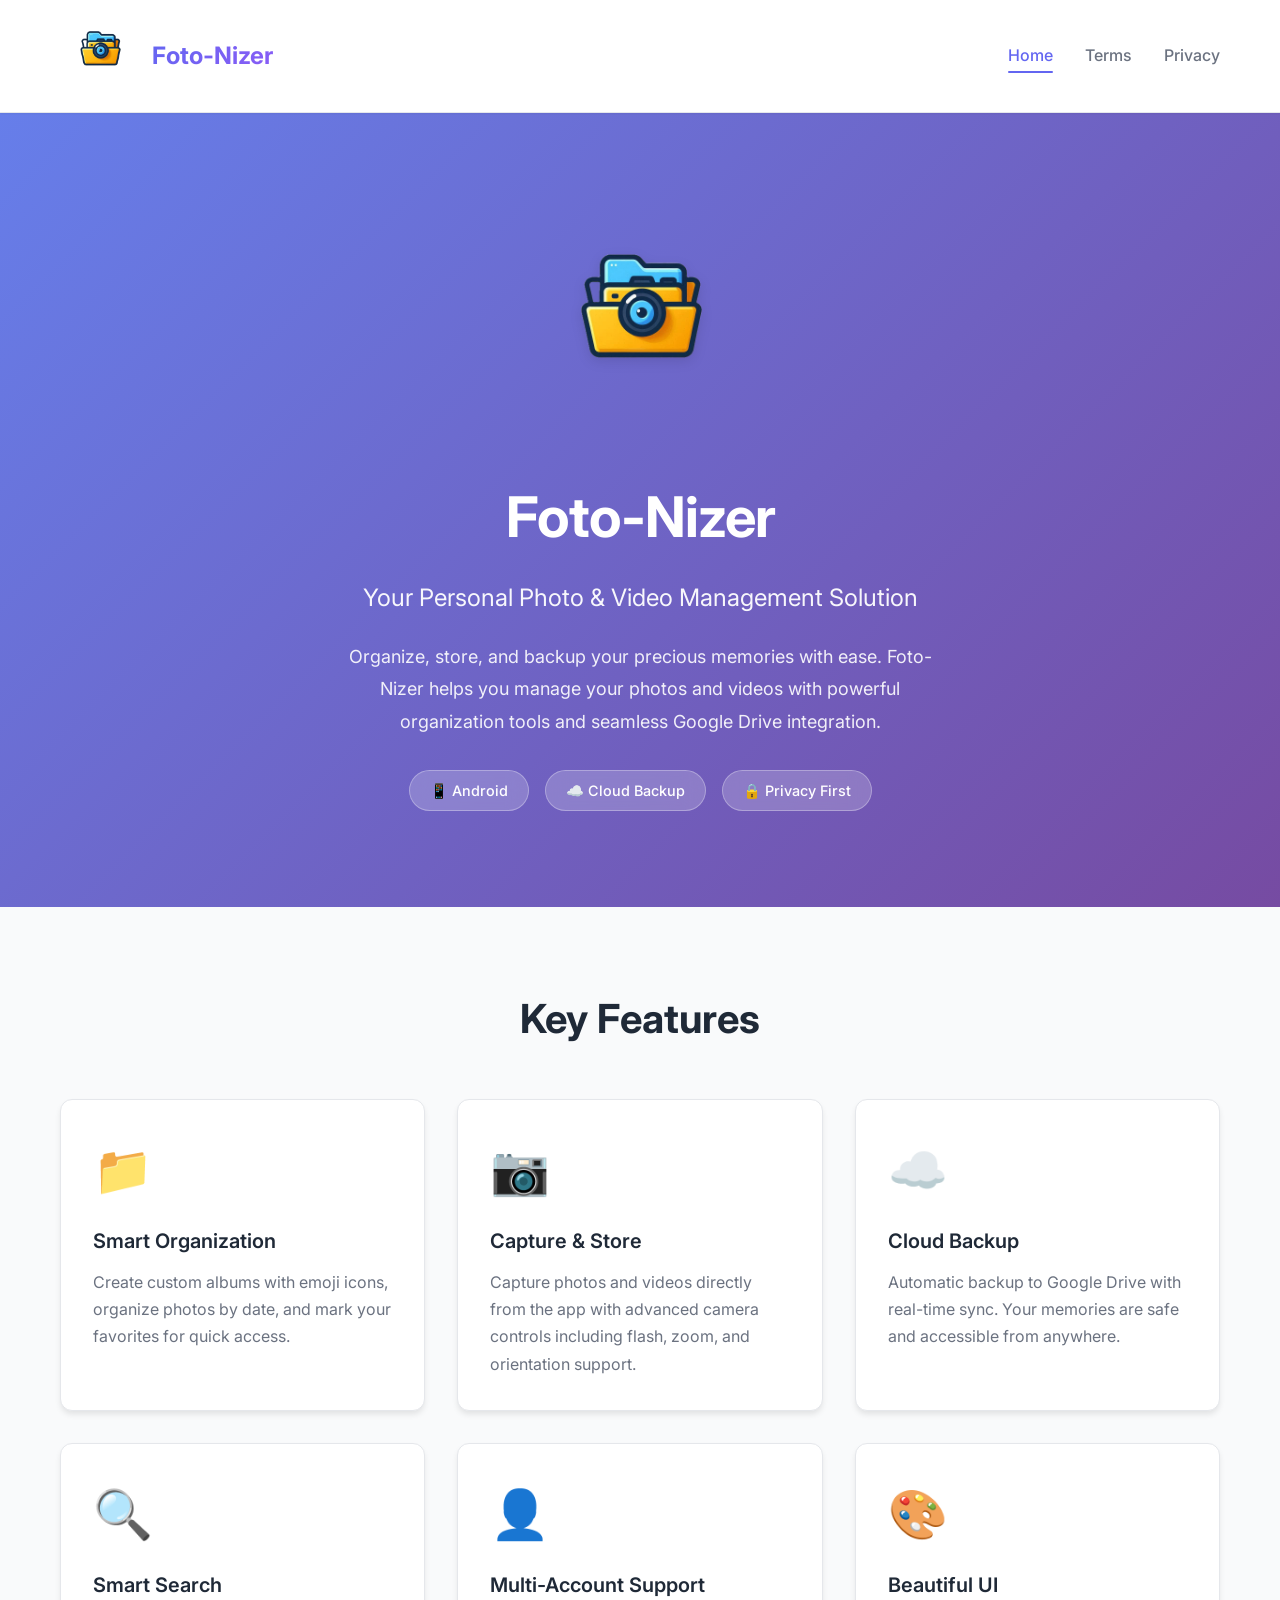
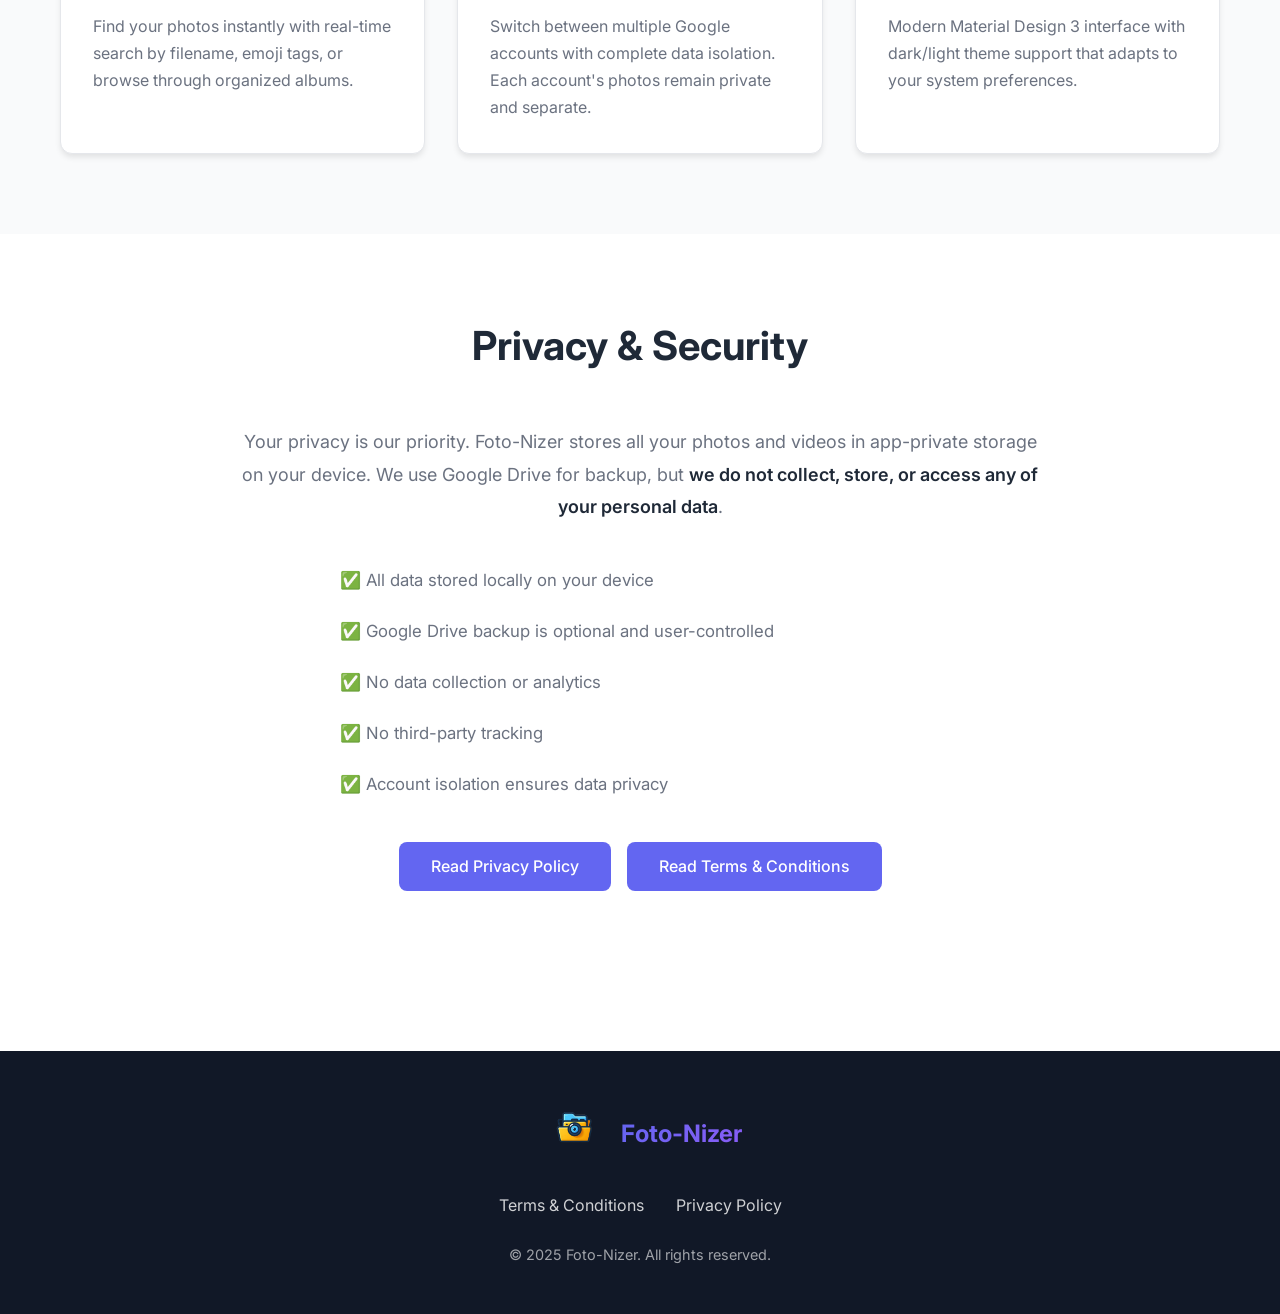
==== website/index.html @ f6342b90 "feat: add website files for GitHub Pages deployment" ====
<!DOCTYPE html>
<html lang="en">
<head>
    <meta charset="UTF-8">
    <meta name="viewport" content="width=device-width, initial-scale=1.0">
    <meta name="description" content="Foto-Nizer - Organize, store, and backup your photos and videos with Google Drive integration">
    <title>Foto-Nizer - Photo & Video Management App</title>
    <link rel="stylesheet" href="styles.css">
    <link rel="preconnect" href="https://fonts.googleapis.com">
    <link rel="preconnect" href="https://fonts.gstatic.com" crossorigin>
    <link href="https://fonts.googleapis.com/css2?family=Inter:wght@300;400;500;600;700&display=swap" rel="stylesheet">
</head>
<body>
    <header class="header">
        <nav class="nav">
            <div class="nav-container">
                <a href="index.html" class="logo">
                    <img src="logo.png" alt="Foto-Nizer" class="logo-img">
                    <span class="logo-text">Foto-Nizer</span>
                </a>
                <div class="nav-links">
                    <a href="index.html" class="nav-link active">Home</a>
                    <a href="terms.html" class="nav-link">Terms</a>
                    <a href="privacy.html" class="nav-link">Privacy</a>
                </div>
            </div>
        </nav>
    </header>

    <main>
        <section class="hero">
            <div class="hero-container">
                <div class="hero-content">
                    <img src="logo.png" alt="Foto-Nizer" class="hero-logo">
                    <h1 class="hero-title">Foto-Nizer</h1>
                    <p class="hero-subtitle">Your Personal Photo & Video Management Solution</p>
                    <p class="hero-description">
                        Organize, store, and backup your precious memories with ease. 
                        Foto-Nizer helps you manage your photos and videos with powerful organization 
                        tools and seamless Google Drive integration.
                    </p>
                    <div class="hero-badges">
                        <span class="badge">📱 Android</span>
                        <span class="badge">☁️ Cloud Backup</span>
                        <span class="badge">🔒 Privacy First</span>
                    </div>
                </div>
            </div>
        </section>

        <section class="features">
            <div class="container">
                <h2 class="section-title">Key Features</h2>
                <div class="features-grid">
                    <div class="feature-card">
                        <div class="feature-icon">📁</div>
                        <h3 class="feature-title">Smart Organization</h3>
                        <p class="feature-description">
                            Create custom albums with emoji icons, organize photos by date, 
                            and mark your favorites for quick access.
                        </p>
                    </div>
                    <div class="feature-card">
                        <div class="feature-icon">📷</div>
                        <h3 class="feature-title">Capture & Store</h3>
                        <p class="feature-description">
                            Capture photos and videos directly from the app with advanced 
                            camera controls including flash, zoom, and orientation support.
                        </p>
                    </div>
                    <div class="feature-card">
                        <div class="feature-icon">☁️</div>
                        <h3 class="feature-title">Cloud Backup</h3>
                        <p class="feature-description">
                            Automatic backup to Google Drive with real-time sync. 
                            Your memories are safe and accessible from anywhere.
                        </p>
                    </div>
                    <div class="feature-card">
                        <div class="feature-icon">🔍</div>
                        <h3 class="feature-title">Smart Search</h3>
                        <p class="feature-description">
                            Find your photos instantly with real-time search by filename, 
                            emoji tags, or browse through organized albums.
                        </p>
                    </div>
                    <div class="feature-card">
                        <div class="feature-icon">👤</div>
                        <h3 class="feature-title">Multi-Account Support</h3>
                        <p class="feature-description">
                            Switch between multiple Google accounts with complete data isolation. 
                            Each account's photos remain private and separate.
                        </p>
                    </div>
                    <div class="feature-card">
                        <div class="feature-icon">🎨</div>
                        <h3 class="feature-title">Beautiful UI</h3>
                        <p class="feature-description">
                            Modern Material Design 3 interface with dark/light theme support 
                            that adapts to your system preferences.
                        </p>
                    </div>
                </div>
            </div>
        </section>

        <section class="privacy-section">
            <div class="container">
                <h2 class="section-title">Privacy & Security</h2>
                <div class="privacy-content">
                    <p class="privacy-text">
                        Your privacy is our priority. Foto-Nizer stores all your photos and videos 
                        in app-private storage on your device. We use Google Drive for backup, but 
                        <strong>we do not collect, store, or access any of your personal data</strong>.
                    </p>
                    <ul class="privacy-list">
                        <li>✅ All data stored locally on your device</li>
                        <li>✅ Google Drive backup is optional and user-controlled</li>
                        <li>✅ No data collection or analytics</li>
                        <li>✅ No third-party tracking</li>
                        <li>✅ Account isolation ensures data privacy</li>
                    </ul>
                    <div class="privacy-links">
                        <a href="privacy.html" class="btn-secondary">Read Privacy Policy</a>
                        <a href="terms.html" class="btn-secondary">Read Terms & Conditions</a>
                    </div>
                </div>
            </div>
        </section>
    </main>

    <footer class="footer">
        <div class="container">
            <div class="footer-content">
                <a href="index.html" class="footer-logo">
                    <img src="logo.png" alt="Foto-Nizer" class="logo-img">
                    <span class="logo-text">Foto-Nizer</span>
                </a>
                <div class="footer-links">
                    <a href="terms.html">Terms & Conditions</a>
                    <a href="privacy.html">Privacy Policy</a>
                </div>
                <p class="footer-text">© 2025 Foto-Nizer. All rights reserved.</p>
            </div>
        </div>
    </footer>
</body>
</html>
---- website/styles.css ----
/* Reset and Base Styles */
* {
    margin: 0;
    padding: 0;
    box-sizing: border-box;
}

:root {
    --primary-color: #6366f1;
    --primary-dark: #4f46e5;
    --secondary-color: #8b5cf6;
    --text-primary: #1f2937;
    --text-secondary: #6b7280;
    --text-light: #9ca3af;
    --bg-primary: #ffffff;
    --bg-secondary: #f9fafb;
    --bg-dark: #111827;
    --border-color: #e5e7eb;
    --shadow-sm: 0 1px 2px 0 rgba(0, 0, 0, 0.05);
    --shadow-md: 0 4px 6px -1px rgba(0, 0, 0, 0.1);
    --shadow-lg: 0 10px 15px -3px rgba(0, 0, 0, 0.1);
    --shadow-xl: 0 20px 25px -5px rgba(0, 0, 0, 0.1);
}

body {
    font-family: 'Inter', -apple-system, BlinkMacSystemFont, 'Segoe UI', Roboto, Oxygen, Ubuntu, Cantarell, sans-serif;
    line-height: 1.6;
    color: var(--text-primary);
    background-color: var(--bg-primary);
    -webkit-font-smoothing: antialiased;
    -moz-osx-font-smoothing: grayscale;
}

.container {
    max-width: 1200px;
    margin: 0 auto;
    padding: 0 20px;
}

/* Header & Navigation */
.header {
    background: var(--bg-primary);
    border-bottom: 1px solid var(--border-color);
    position: sticky;
    top: 0;
    z-index: 100;
    box-shadow: var(--shadow-sm);
}

.nav-container {
    max-width: 1200px;
    margin: 0 auto;
    padding: 1rem 20px;
    display: flex;
    justify-content: space-between;
    align-items: center;
}

.logo {
    display: flex;
    align-items: center;
    gap: 0.75rem;
    font-size: 1.5rem;
    font-weight: 700;
    color: var(--text-primary);
    text-decoration: none;
    transition: opacity 0.2s;
}

.logo:hover {
    opacity: 0.8;
}

.logo-img {
    height: 80px;
    width: auto;
    object-fit: contain;
}

.logo-text {
    background: linear-gradient(135deg, var(--primary-color), var(--secondary-color));
    -webkit-background-clip: text;
    -webkit-text-fill-color: transparent;
    background-clip: text;
}

.nav-links {
    display: flex;
    gap: 2rem;
    align-items: center;
}

.nav-link {
    color: var(--text-secondary);
    text-decoration: none;
    font-weight: 500;
    transition: color 0.2s;
    position: relative;
}

.nav-link:hover {
    color: var(--primary-color);
}

.nav-link.active {
    color: var(--primary-color);
}

.nav-link.active::after {
    content: '';
    position: absolute;
    bottom: -4px;
    left: 0;
    right: 0;
    height: 2px;
    background: var(--primary-color);
    border-radius: 2px;
}

/* Hero Section */
.hero {
    background: linear-gradient(135deg, #667eea 0%, #764ba2 100%);
    color: white;
    padding: 6rem 0;
    text-align: center;
}

.hero-container {
    max-width: 800px;
    margin: 0 auto;
    padding: 0 20px;
}

.hero-icon {
    font-size: 5rem;
    margin-bottom: 1rem;
    display: block;
}

.hero-logo {
    height: 240px;
    width: auto;
    object-fit: contain;
    margin: 0 auto 1.5rem;
    display: block;
    filter: drop-shadow(0 4px 6px rgba(0, 0, 0, 0.1));
}

.hero-title {
    font-size: 3.5rem;
    font-weight: 700;
    margin-bottom: 1rem;
    letter-spacing: -0.02em;
}

.hero-subtitle {
    font-size: 1.5rem;
    font-weight: 400;
    margin-bottom: 1.5rem;
    opacity: 0.95;
}

.hero-description {
    font-size: 1.125rem;
    line-height: 1.8;
    margin-bottom: 2rem;
    opacity: 0.9;
    max-width: 600px;
    margin-left: auto;
    margin-right: auto;
}

.hero-badges {
    display: flex;
    gap: 1rem;
    justify-content: center;
    flex-wrap: wrap;
}

.badge {
    background: rgba(255, 255, 255, 0.2);
    backdrop-filter: blur(10px);
    padding: 0.5rem 1.25rem;
    border-radius: 50px;
    font-size: 0.9rem;
    font-weight: 500;
    border: 1px solid rgba(255, 255, 255, 0.3);
}

/* Features Section */
.features {
    padding: 5rem 0;
    background: var(--bg-secondary);
}

.section-title {
    font-size: 2.5rem;
    font-weight: 700;
    text-align: center;
    margin-bottom: 3rem;
    color: var(--text-primary);
}

.features-grid {
    display: grid;
    grid-template-columns: repeat(auto-fit, minmax(300px, 1fr));
    gap: 2rem;
    margin-top: 3rem;
}

.feature-card {
    background: var(--bg-primary);
    padding: 2rem;
    border-radius: 12px;
    box-shadow: var(--shadow-md);
    transition: transform 0.2s, box-shadow 0.2s;
    border: 1px solid var(--border-color);
}

.feature-card:hover {
    transform: translateY(-4px);
    box-shadow: var(--shadow-lg);
}

.feature-icon {
    font-size: 3rem;
    margin-bottom: 1rem;
    display: block;
}

.feature-title {
    font-size: 1.25rem;
    font-weight: 600;
    margin-bottom: 0.75rem;
    color: var(--text-primary);
}

.feature-description {
    color: var(--text-secondary);
    line-height: 1.7;
}

/* Privacy Section */
.privacy-section {
    padding: 5rem 0;
    background: var(--bg-primary);
}

.privacy-content {
    max-width: 800px;
    margin: 0 auto;
    text-align: center;
}

.privacy-text {
    font-size: 1.125rem;
    line-height: 1.8;
    color: var(--text-secondary);
    margin-bottom: 2rem;
}

.privacy-text strong {
    color: var(--text-primary);
    font-weight: 600;
}

.privacy-list {
    list-style: none;
    text-align: left;
    max-width: 600px;
    margin: 2rem auto;
    padding: 0;
}

.privacy-list li {
    padding: 0.75rem 0;
    color: var(--text-secondary);
    font-size: 1.05rem;
}

.privacy-links {
    display: flex;
    gap: 1rem;
    justify-content: center;
    margin-top: 2rem;
    flex-wrap: wrap;
}

.btn-secondary {
    display: inline-block;
    padding: 0.75rem 2rem;
    background: var(--primary-color);
    color: white;
    text-decoration: none;
    border-radius: 8px;
    font-weight: 500;
    transition: background 0.2s, transform 0.2s;
}

.btn-secondary:hover {
    background: var(--primary-dark);
    transform: translateY(-2px);
}

/* Legal Pages */
.legal-page {
    padding: 3rem 0 5rem;
    background: var(--bg-primary);
}

.legal-title {
    font-size: 3rem;
    font-weight: 700;
    margin-bottom: 0.5rem;
    color: var(--text-primary);
}

.legal-updated {
    color: var(--text-light);
    font-size: 0.95rem;
    margin-bottom: 3rem;
}

.legal-content {
    max-width: 900px;
    margin: 0 auto;
}

.legal-section {
    margin-bottom: 3rem;
}

.legal-section h2 {
    font-size: 1.75rem;
    font-weight: 600;
    margin-bottom: 1rem;
    color: var(--text-primary);
    padding-top: 1rem;
}

.legal-section h3 {
    font-size: 1.25rem;
    font-weight: 600;
    margin-top: 1.5rem;
    margin-bottom: 0.75rem;
    color: var(--text-primary);
}

.legal-section p {
    color: var(--text-secondary);
    line-height: 1.8;
    margin-bottom: 1rem;
}

.legal-section ul {
    margin-left: 1.5rem;
    margin-bottom: 1.5rem;
    color: var(--text-secondary);
}

.legal-section li {
    margin-bottom: 0.75rem;
    line-height: 1.7;
}

.legal-section a {
    color: var(--primary-color);
    text-decoration: none;
    font-weight: 500;
}

.legal-section a:hover {
    text-decoration: underline;
}

/* Footer */
.footer {
    background: var(--bg-dark);
    color: white;
    padding: 3rem 0;
    margin-top: 5rem;
}

.footer-content {
    text-align: center;
}

.footer-logo {
    display: flex;
    align-items: center;
    justify-content: center;
    gap: 0.75rem;
    font-size: 1.5rem;
    font-weight: 700;
    margin-bottom: 1.5rem;
    text-decoration: none;
    color: white;
    transition: opacity 0.2s;
}

.footer-logo:hover {
    opacity: 0.8;
}

.footer-logo .logo-img {
    height: 70px;
    width: auto;
    object-fit: contain;
}

.footer-links {
    display: flex;
    gap: 2rem;
    justify-content: center;
    margin-bottom: 1.5rem;
    flex-wrap: wrap;
}

.footer-links a {
    color: rgba(255, 255, 255, 0.8);
    text-decoration: none;
    transition: color 0.2s;
}

.footer-links a:hover {
    color: white;
}

.footer-text {
    color: rgba(255, 255, 255, 0.6);
    font-size: 0.9rem;
}

/* Responsive Design */
@media (max-width: 768px) {
    .nav-container {
        flex-direction: column;
        gap: 1rem;
    }

    .nav-links {
        gap: 1.5rem;
    }

    .hero-title {
        font-size: 2.5rem;
    }

    .hero-subtitle {
        font-size: 1.25rem;
    }

    .hero-description {
        font-size: 1rem;
    }

    .section-title {
        font-size: 2rem;
    }

    .features-grid {
        grid-template-columns: 1fr;
        gap: 1.5rem;
    }

    .legal-title {
        font-size: 2rem;
    }

    .legal-section h2 {
        font-size: 1.5rem;
    }

    .privacy-links {
        flex-direction: column;
        align-items: center;
    }

    .btn-secondary {
        width: 100%;
        max-width: 300px;
    }
}

@media (max-width: 480px) {
    .hero {
        padding: 4rem 0;
    }

    .hero-icon {
        font-size: 4rem;
    }

    .hero-logo {
        height: 160px;
    }

    .logo-img {
        height: 64px;
    }

    .footer-logo .logo-img {
        height: 60px;
    }

    .hero-title {
        font-size: 2rem;
    }

    .hero-subtitle {
        font-size: 1.125rem;
    }

    .features {
        padding: 3rem 0;
    }

    .privacy-section {
        padding: 3rem 0;
    }
}
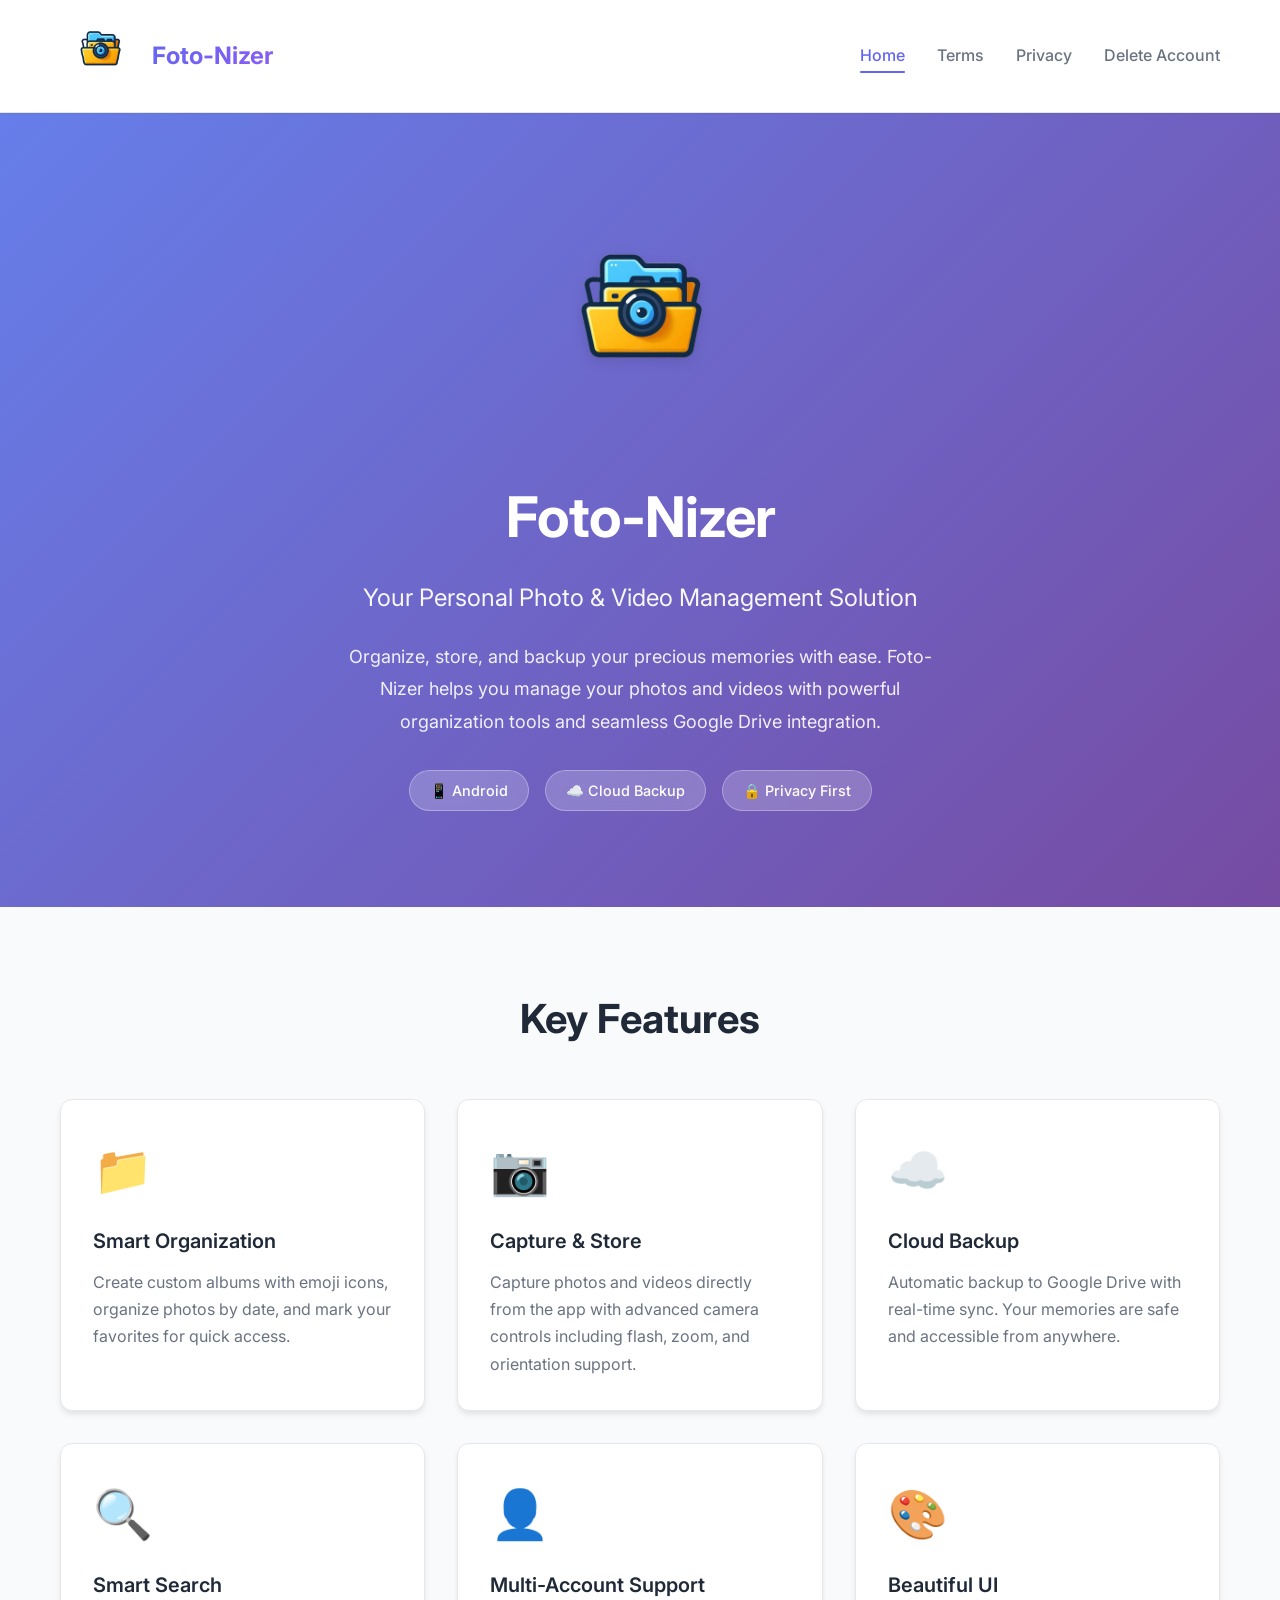
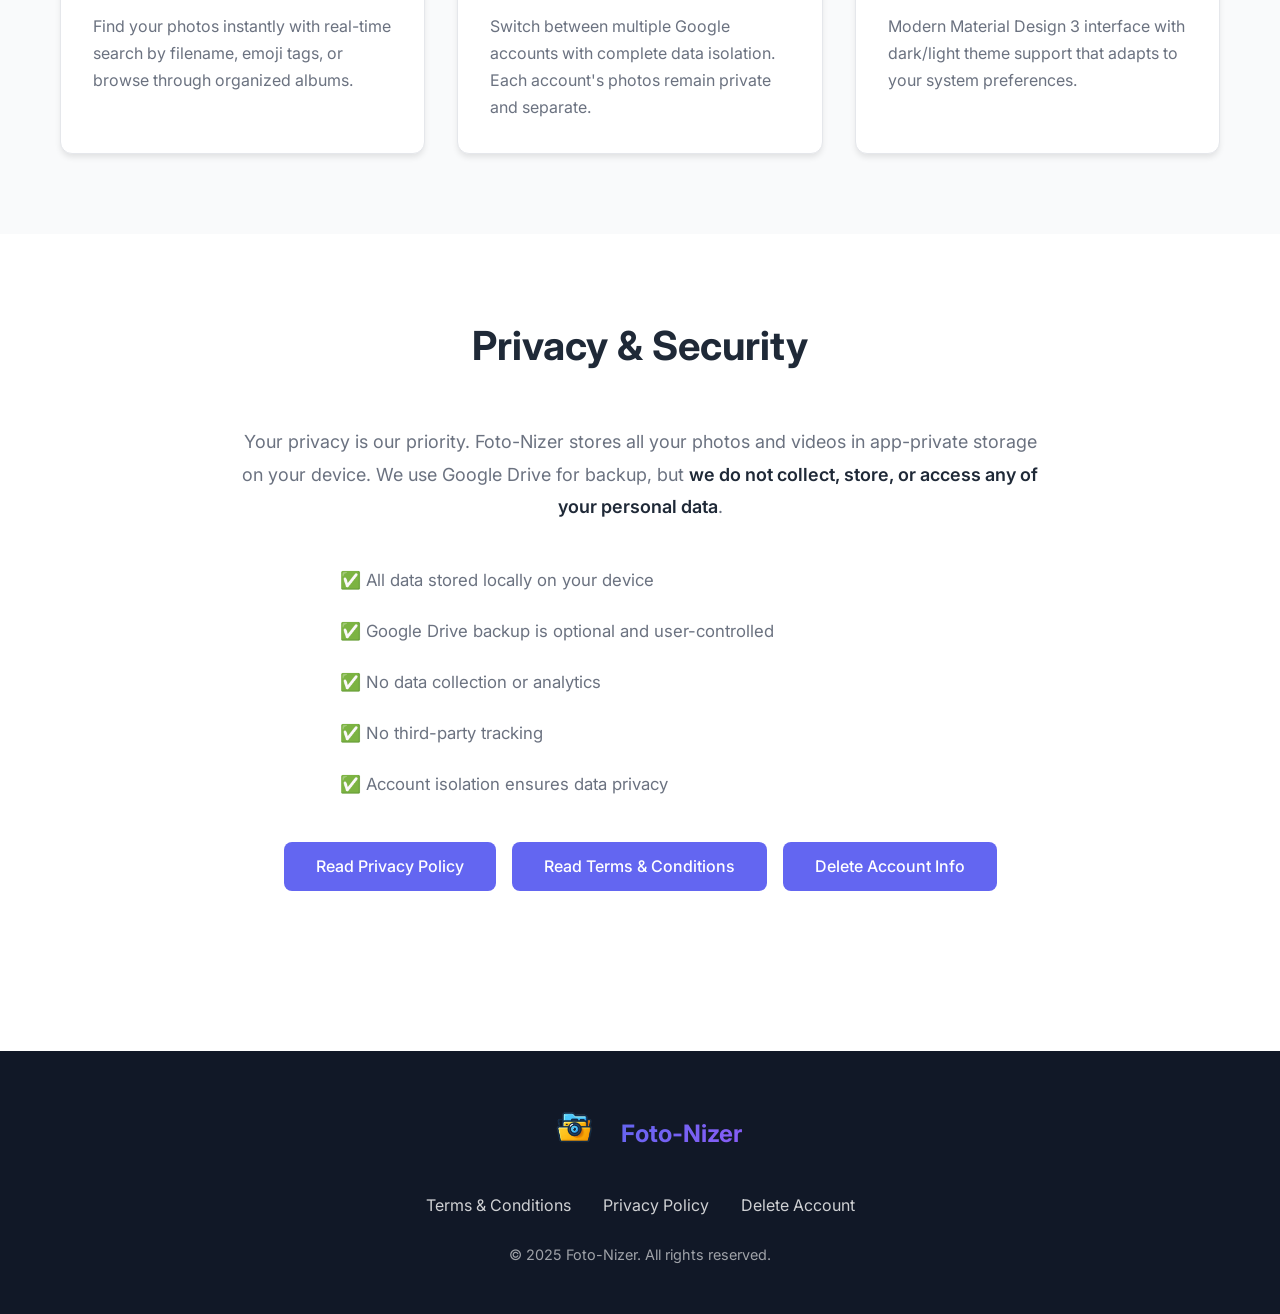
==== commit d1a00cd3: "Add delete account page and legal links" ====
--- a/website/index.html
+++ b/website/index.html
@@ -22,6 +22,7 @@
                     <a href="index.html" class="nav-link active">Home</a>
                     <a href="terms.html" class="nav-link">Terms</a>
                     <a href="privacy.html" class="nav-link">Privacy</a>
+                    <a href="delete-account.html" class="nav-link">Delete Account</a>
                 </div>
             </div>
         </nav>
@@ -123,6 +124,7 @@
                     <div class="privacy-links">
                         <a href="privacy.html" class="btn-secondary">Read Privacy Policy</a>
                         <a href="terms.html" class="btn-secondary">Read Terms & Conditions</a>
+                        <a href="delete-account.html" class="btn-secondary">Delete Account Info</a>
                     </div>
                 </div>
             </div>
@@ -139,6 +141,7 @@
                 <div class="footer-links">
                     <a href="terms.html">Terms & Conditions</a>
                     <a href="privacy.html">Privacy Policy</a>
+                    <a href="delete-account.html">Delete Account</a>
                 </div>
                 <p class="footer-text">© 2025 Foto-Nizer. All rights reserved.</p>
             </div>
